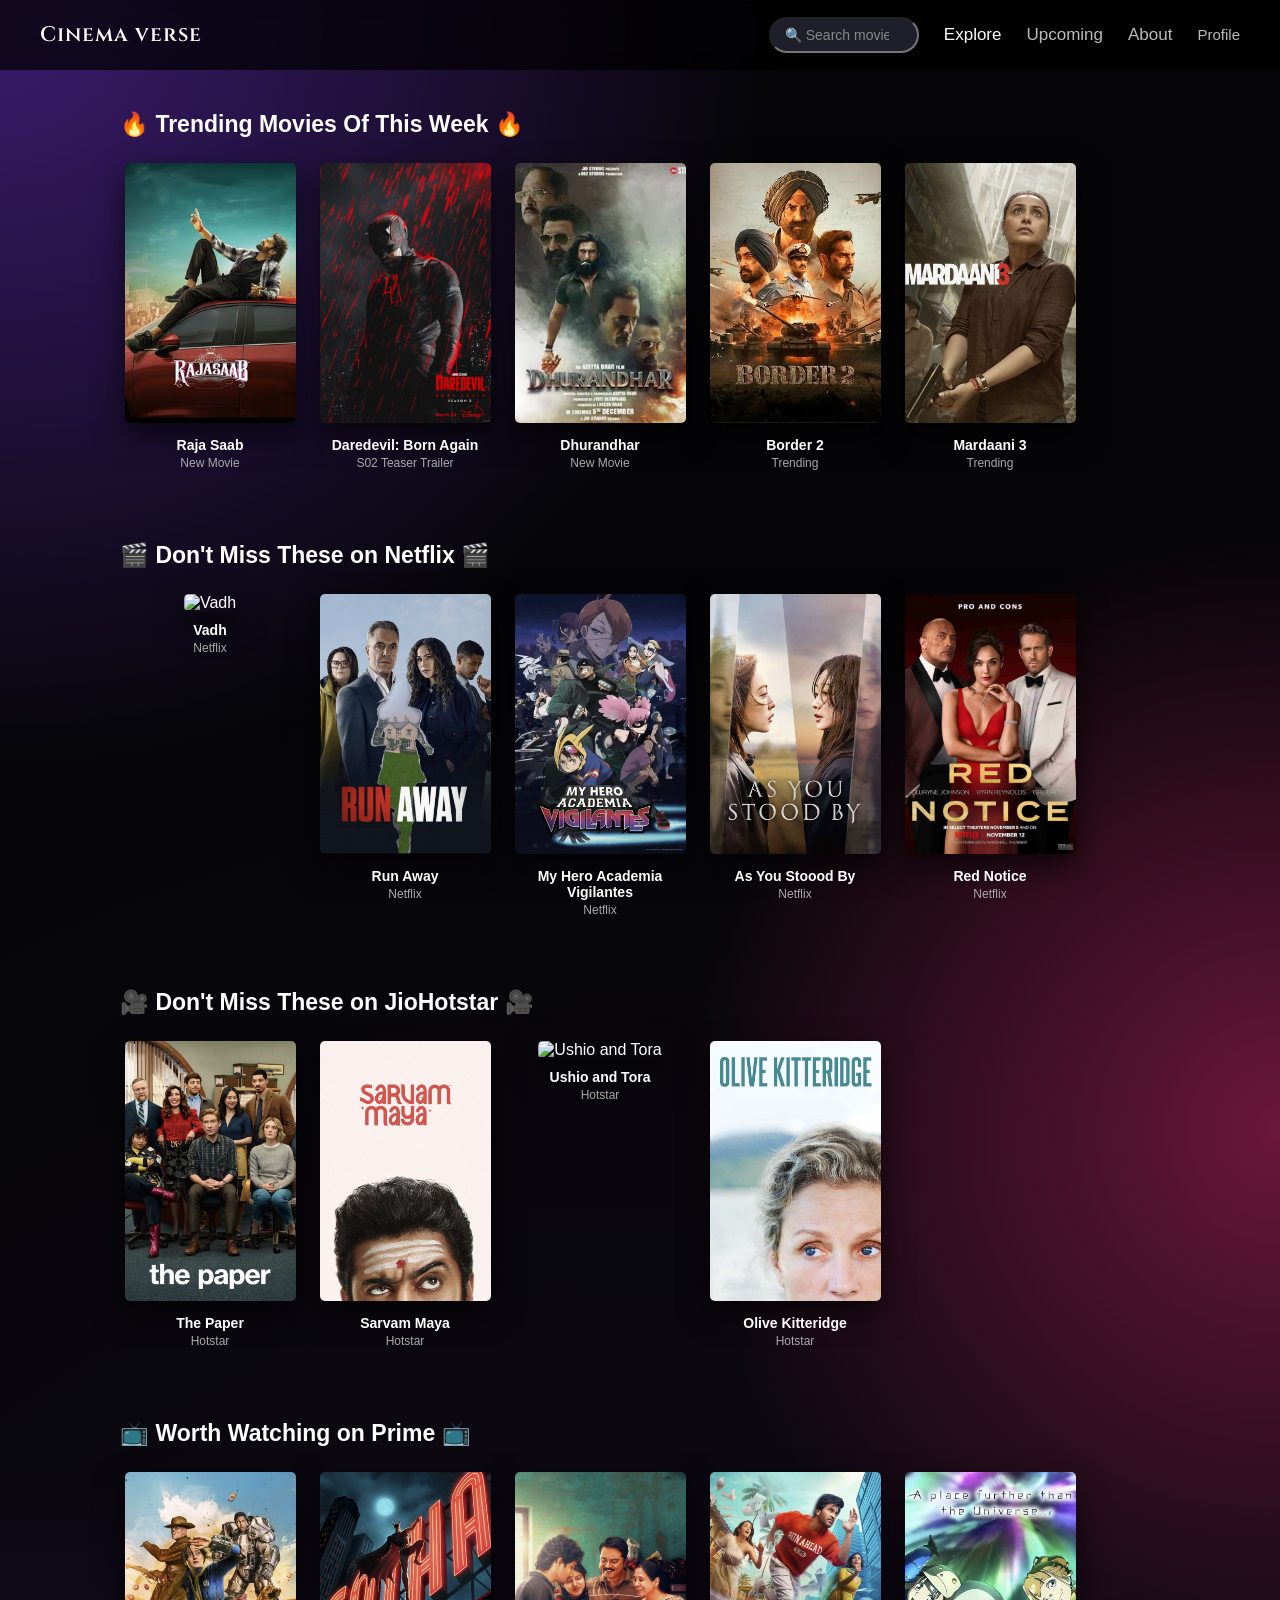
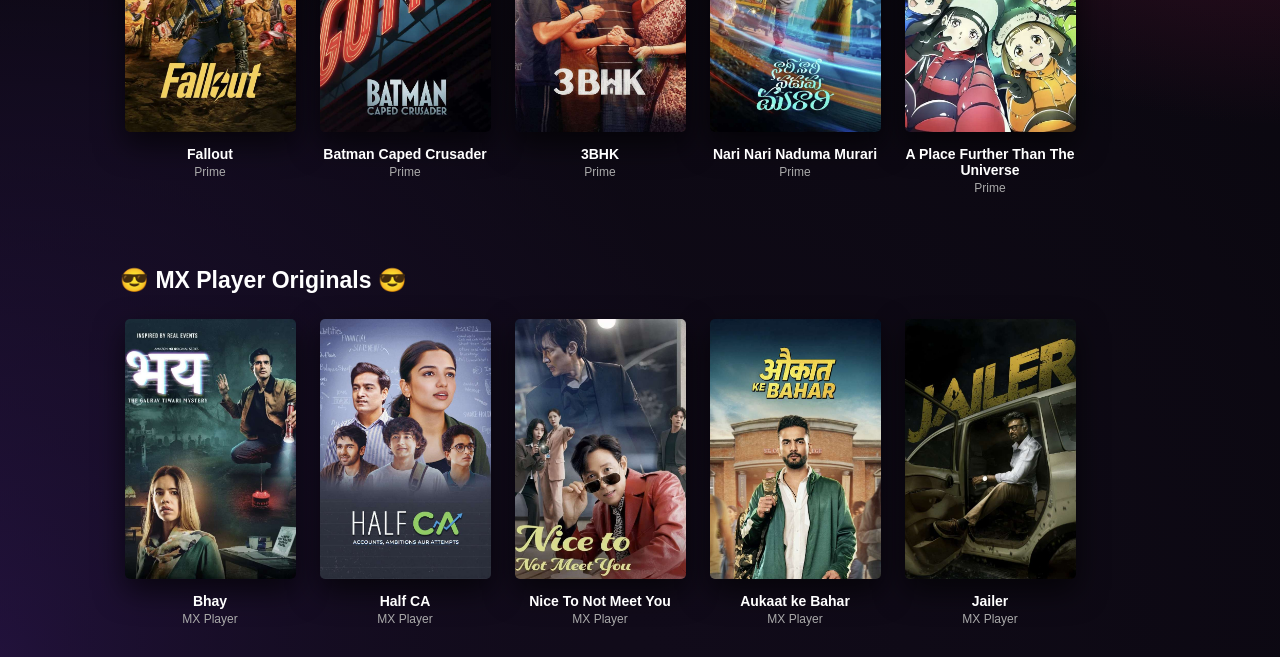
==== explore.html @ c46b6f83 "Add files via upload" ====
<!DOCTYPE html>
<html lang="en">
<head>
  <meta charset="UTF-8" />
  <meta name="viewport" content="width=device-width, initial-scale=1.0" />
  <title>CinemaVerse | Explore</title>
<link href="https://fonts.googleapis.com/css2?family=Cinzel:wght@600;800&display=swap" rel="stylesheet">
  

  <link rel="stylesheet" href="responsive.css">
  <link rel="stylesheet" href="cst.css" />    
<style>

  /* ===================================== */
/* 📱💻 TABLET RESPONSIVE (4 Posters) */
/* ===================================== */

@media screen and (min-width: 720px) and (max-width: 1024px) {

  /* Navbar spacing */
  .navbar {
    padding: 12px 24px;
  }

  .logo {
    font-size: 22px;
  }

  /* Search size */
  #searchBox {
    width: 150px;
    height: 34px;
    font-size: 14px;
  }

  /* Main spacing */
  main {
    margin-top: 40px;
    margin-left: 20px;
    margin-right: 20px;
  }

  .section {
    padding: 25px 0;
  }

  .section h2 {
    font-size: 22px;
    text-align: left;
  }

  /* 🔥 4 Posters Per Row */
  .card-row {
    display: grid;
    grid-template-columns: repeat(4, 1fr);
    gap: 16px;
  }

  .card img {
    width: 100%;
    height: 240px;
    object-fit: cover;
    border-radius: 6px;
  }

  .card p {
    font-size: 14px;
  }

  .card span {
    font-size: 12px;
  }

}

   /* ===============================
   POSTER LOAD ANIMATION ONLY
================================ */
.card {
  opacity: 0;
  transform: translateY(12px);
  transition:
    opacity 0.5s ease,
    transform 0.5s ease;
}

/* When loaded */
.card.card-visible {
  opacity: 1;
  transform: translateY(0);
}
/* When searching, force cards visible */
body.searching .card {
  opacity: 1 !important;
  transform: none !important;
}

main {
  min-height: 100vh;
}


/* ===================================== */
/* 🍎 iPhone 12 Pro (390px) Responsive */
/* ===================================== */

@media screen and (max-width: 430px) {

  /* NAVBAR STACK */
  .navbar {
    flex-wrap: wrap;
    padding: 12px 14px;
    height: auto;
  }

  .left-nav {
    width: 50%;
  }

  .logo {
    font-size: 16px;
  }

  /* 🔥 Search below logo */
  #searchBox {
    width: 40%;
    height: 30px;
    margin: 10px 0;
    font-size: 14px;
    padding: 8px 12px;
  }

  /* Nav links */
  .nav-links {
    width: 100%;
    font-size: 16px;
    display: flex;
    justify-content: space-between;
    margin-left: 10px;
    margin-top: 1px;
  }

  .nav-links a,
  .profile-btn {
    font-size: 13px;
  }

  /* Main spacing */
  main {
    margin-left: 12px;
    margin-right: 12px;
  }

  .section {
    padding: 20px 0;
  }

  /* 🔥 Smaller headings (not 1px 😅) */
  .section h2 {
    margin-top: 16px;
    font-size: 19px;
    margin-bottom: 16px;
    text-align: center;
  }

  /* 🔥 Exactly 2 posters per row */
  .card-row {
    display: grid;
    grid-template-columns: repeat(2, 1fr);
    gap: 12px;
  }

  .card img {
    width: 150px;
    height: 225px;
    border-radius: 4px;
  }

  .card p {
    font-size: 13px;
    margin-top: 6px;
  }

  .card span {
    font-size: 11px;
  }

}

</style>
</head>

<body>

<!-- NAVBAR -->
<header class="navbar">
  <div class="left-nav">
    <div class="logo">Cinema verse</div>
  </div>
  
<input 
  type="search"
  id="searchBox"
  placeholder="🔍 Search movies..."
  autocomplete="new-password"
  autocorrect="off"
  autocapitalize="off"
  spellcheck="false"
  name="no-history"
/>


  <nav class="nav-links">
  <a href="explore.html"class="active">Explore</a>
    <a href="upcoming.html">Upcoming</a>
    <a href="about.html">About</a>

    <div class="profile-menu" id="profileMenu">
    <button class="profile-btn" id="profileBtn">Profile</button>
      <div class="profile-dropdown" id="profileDropdown">
        <a href="profile.html">My Profile</a>
        <a href="settings.html">Settings</a>
        <a href="index.html" class="logout">Logout</a>
      </div>
    </div>
  </nav>
</header>

<!-- ================= MAIN ================= -->
<main>

<!-- 🔥 TRENDING MOVIES (ONLY THESE ARE CLICKABLE) -->
<section class="section">
  <h2>🔥 Trending Movies Of This Week 🔥</h2>

  <div class="card-row">

<article class="card trending-card" data-movie="rajasaab" data-title="Rajasaab">
  <img src="Images/rajasa444.avif" alt="Raja Saab">
  <p>Raja Saab</p>
 <span class="badge new">New Movie</span>
</article>


<article class="card trending-card" data-movie="daredevil" data-title="Daredevil">
  <img src="Images/Daredevil Season_2.jpg" alt="Daredevil">
  <p>Daredevil: Born Again</p>
 <span class="badge new">S02 Teaser Trailer</span>

</article>

 <article class="card trending-card" data-movie="dhurandhar" data-title="Dhurandar">
   <img src="Images/Dhurandhar_poster.jpg" alt="Dhurandar"/>
   <p>Dhurandhar</p>
   <span>New Movie</span>
 </article>       

    <article class="card trending-card" data-movie="border2" data-title="Border2">
      <img src="Images/Border 2.jpg" alt="Border-2">
      <p>Border 2</p>
      <span>Trending</span>
    </article>

    <article class="card trending-card" data-movie="mardaani3" data-title="Mardaani 3">
      <img src="Images/mardaani3.png" alt="Mardaani 3">
      <p>Mardaani 3</p>
      <span>Trending</span>
    </article>

  </div>
</section>

<!-- 🎬 NETFLIX PICKS (NOT CLICKABLE)-->
<section class="section">
  <h2>🎬 Don't Miss These on Netflix 🎬</h2>

  <div class="card-row">
    <article class="card trending-card" data-movie="Vadh" data-title="Vadh">
      <img src="Images/Vadh.png" alt="Vadh">
      <p>Vadh</p>
      <span>Netflix</span>
    </article>

    <article class="card trending-card" data-movie="Run Away" data-title="Run Away">
      <img src="Images/Run Away.png" alt="Run Away">
      <p>Run Away</p>
      <span>Netflix</span>
    </article>

    <article class="card trending-card" data-movie="My Hero Academia Vigilantes" data-title="My Hero Academia Vigilantes">
      <img src="Images/My hero Academia Vigilantes.png" alt="My Hero Academia Vigilantes">
      <p>My Hero Academia Vigilantes</p>
      <span>Netflix</span>
    </article>

    <article class="card trending-card" data-movie="As You Stoood By" data-title="As You Stoood By">
      <img src="Images/As You Stoood By.png" alt="As You Stoood By">
      <p>As You Stoood By</p>
      <span>Netflix</span>
    </article>

    <article class="card trending-card" data-movie="Red Notice" data-title="Red Notice">
      <img src="Images/Netflix Images/Red Notice_.jpg" alt="Red Notice">
      <p>Red Notice</p>
      <span>Netflix</span>
    </article>
  </div>
</section>


<!-- Hotstar -->
<section class="section">
  <h2>🎥 Don't Miss These on JioHotstar 🎥</h2>

  <div class="card-row">

    <article class="card trending-card" data-movie="The Paper" data-title="The Paper">
      <img src="Images/The Paper.png" alt="The Paper">
      <p>The Paper</p>
      <span>Hotstar</span>
    </article>


    <article class="card trending-card" data-movie="Sarvam Maya" data-title="Sarvam Maya">
      <img src="Images/Sarvam Maya.png" alt="Sarvam Maya">
      <p>Sarvam Maya</p>
      <span>Hotstar</span>
    </article>

    <article class="card trending-card" data-movie="Ushio and Tora" data-title="Ushio and Tora">
      <img src="Images/Ushio and Tora.png" alt="Ushio and Tora">
      <p>Ushio and Tora</p>
      <span>Hotstar</span>
    </article>

    <article class="card trending-card" data-movie="Olive Kitteridge" data-title="Olive Kitteridge">
      <img src="Images/Olive Kitteridge.png" alt="Olive Kitteridge">
      <p>Olive Kitteridge</p>
      <span>Hotstar</span>
    </article>
  </div>
</section>


<!-- Amezon Prime -->
<section class="section">
  <h2>📺 Worth Watching on Prime 📺</h2>

  <div class="card-row">
    <article class="card trending-card" data-movie="Fallout" data-title="Fallout">
      <img src="Images/Fallout.png" alt="Fallout">
      <p>Fallout</p>
      <span>Prime</span>
    </article>

    <article class="card trending-card" data-movie="Batman Caped Crusader" data-title="Batman Caped Crusader">
      <img src="Images/Batman Caped Crusader.png" alt="Batman Caped Crusader">
      <p>Batman Caped Crusader</p>
      <span>Prime</span>
    </article>

    <article class="card trending-card" data-movie="3BHK" data-title="3BHK">
      <img src="Images/3BHK.png" alt="3BHK">
      <p>3BHK</p>
      <span>Prime</span>
    </article>

    <article class="card trending-card" data-movie="Nari Nari Naduma Murari" data-title="Nari Nari Naduma Murari">
      <img src="Images/Nari Nari Naduma Murari.png" alt="Nari Nari Naduma Murari">
      <p>Nari Nari Naduma Murari</p>
      <span>Prime</span>
    </article>

    <article class="card trending-card" data-movie="A Place Further Than The Universe" data-title="A Place Further Than The Universe">
      <img src="Images/A Place Further Than The Universe.png" alt="A Place Further Than The Universe">
      <p>A Place Further Than The Universe</p>
      <span>Prime</span>
    </article>
  </div>
</section>



<!-- 📺 MX PLAYER (NOT CLICKABLE) -->
<section class="section">
  <h2>😎 MX Player Originals 😎</h2>

  <div class="card-row">
    <article class="card trending-card" data-movie="Bhay" data-title="Bhay">
      <img src="Images/Bhay.png" alt="Bhay">
      <p>Bhay</p>
      <span>MX Player</span>
    </article>

    <article class="card trending-card" data-movie="Half CA" data-title=" Half CA">
      <img src="Images/Half CA.png" alt="Half CA">
      <p>Half CA</p>
      <span>MX Player</span>
    </article>

    <article class="card trending-card" data-movie="Nice To Not Meet You" data-title="Nice To Not Meet You">
      <img src="Images/Nice To Not Meet You.png" alt="Nice To Not Meet You">
      <p>Nice To Not Meet You</p>
      <span>MX Player</span>
    </article>

    <article class="card trending-card" data-movie="Aukaat ke Bahar" data-title="Aukaat ke Bahar">
      <img src="Images/Aukaat ke Bahar.png" alt="Aukaat ke Bahar">
      <p>Aukaat ke Bahar</p>
      <span>MX Player</span>
    </article>

    <article class="card trending-card" data-movie="Jailer" data-title="Jailer">
      <img src="Images/Jailer.png" alt="Jailer">
       <p>Jailer</p>
      <span>MX Player</span>
    </article>
  </div>
</section>

</main>

<script>
document.addEventListener("DOMContentLoaded", () => {

  /* ======================================
     MOVIE CARD NAVIGATION
  ====================================== */
  const movieCards = document.querySelectorAll(".trending-card");

  movieCards.forEach(card => {
    card.addEventListener("click", () => {
      const movieKey = card.dataset.movie;
      if (!movieKey) return;

      document.body.classList.add("navigating");
      window.location.assign(`movie.html?movie=${movieKey}`);
    });
  });

  /* ======================================
     SEARCH SYSTEM (FINAL VERSION)
  ====================================== */

  const searchBox = document.getElementById("searchBox");
  const sections = document.querySelectorAll(".section");

  // Create "No Results" message
  const noResult = document.createElement("div");
  noResult.textContent = "🎬 No movies found";
  noResult.style.textAlign = "center";
  noResult.style.padding = "40px";
  noResult.style.fontSize = "20px";
  noResult.style.display = "none";
  document.querySelector("main").appendChild(noResult);

  searchBox.addEventListener("input", () => {

    const query = searchBox.value.toLowerCase().trim();
    document.body.classList.toggle("searching", query !== "");

    let totalMatches = 0;

    sections.forEach(section => {

      const heading = section.querySelector("h2");
      const cards = section.querySelectorAll(".card");

      // 🔥 Hide headings while searching
      if (query !== "") {
        heading.style.display = "none";
      } else {
        heading.style.display = " ";
      }

      cards.forEach(card => {

        const title =
          card.querySelector("p")?.textContent.toLowerCase().trim() || "";

        const badge =
          card.querySelector("span")?.textContent.toLowerCase().trim() || "";

        const match =
          title.includes(query) ||
          badge.includes(query);

        if (query === "" || match) {
          card.style.display = "block";
          totalMatches++;
        } else {
          card.style.display = "none";
        }

      });

    });

    // Show "No movies found"
    if (query !== "" && totalMatches === 0) {
      noResult.style.display = "block";
    } else {
      noResult.style.display = "none";
    }

  });

  /* ======================================
     CARD LOAD ANIMATION
  ====================================== */

  const cards = document.querySelectorAll(".card");

  cards.forEach((card, index) => {
    requestAnimationFrame(() => {
      setTimeout(() => {
        card.classList.add("card-visible");
      }, index * 40);
    });
  });

});
</script>




<script src="jst.js"></script>

</body>
</html>
---- cst.css ----
/* ===============================
   GLOBAL RESET
================================ */
* {
  margin: 0;
  padding: 0;
  box-sizing: border-box;
  font-family: Arial, Helvetica, sans-serif;
}

/* ===============================
   BODY
================================ */
body{
 background:
    radial-gradient(circle at top left, #3B1C6E 0%, transparent 30%),
    radial-gradient(circle at center right, #6A173A 0%, transparent 35%),
    radial-gradient(circle at bottom, #110b1a 0%, transparent 70%),
     radial-gradient(circle at bottom left, #3B1C6E 0%, transparent 30%),
    #050507;


  color:#fff;
  padding-top:70px;
  font-family:Inter,Arial;
}


/* ===============================
   NAVBAR (FIXED + TRANSPARENT)
================================ */
.navbar {
  position: fixed;
  top: 0;
  left: 0;
  width: 100%;
  height: 70px;
  z-index: 1000;

  padding: 0 40px;
  display: flex;
  align-items: center;
  justify-content: space-between;

  backdrop-filter: blur(10px);
  -webkit-backdrop-filter: blur(10px);
  
  background: rgba(0, 0, 0, 0.7);
  transition: background 0.3s ease;
}


/* ===============================
   LEFT NAV
================================ */
.left-nav {
  display: flex;
  align-items: center;
  gap: 20px;
}

.logo {
  font-family: 'Cinzel', serif;
  font-size: 21px;
  font-weight: 600;
  letter-spacing: 1px;
  color: white;
}

/* SEARCH BOX */
#searchBox {
  margin-left:auto;
  width: 150px;
  padding: 8px 14px;
  border-radius: 20px;
  outline: none;
  background: #1f1f2b;
  color: hwb(0 100% 0%);
  font-size: 14px;
}

#searchBox::placeholder {
  color: #888;
}

#searchBox:focus {
  background: #2a2a3d;
}

/* ===============================
   NAV LINKS
================================ */
.nav-links {
  display: flex;
  align-items: center;
}

.nav-links a,
.nav-links span {
  margin-left: 25px;
  text-decoration: none;
  color: #bbb;
  font-size: 17px;
  cursor: pointer;
}

.nav-links a:hover {
  color: #fff;
}

.nav-links .active {
  color: #fff;
  cursor: default;
}

/* ===============================
   PROFILE DROPDOWN
================================ */
.profile-menu {
  position: relative;
  margin-left: 25px;
}

/* Profile button */
.profile-btn {
  background: none;
  border: none;
  color: #bbb;
  font-size: 15px;
  cursor: pointer;
}

.profile-btn:hover {
  color: #fff;
}

/* Dropdown box */
.profile-dropdown {
  position: absolute;
  top: 45px;
  right: 0;
  width: 160px;

  background: rgba(31, 31, 43, 0.95);
  backdrop-filter: blur(10px);
  border-radius: 8px;

  display: none;
  flex-direction: column;

  box-shadow: 0 12px 30px rgba(0, 0, 0, 0.6);
  z-index: 2000;
}

/* Show dropdown */
.profile-menu.active .profile-dropdown {
  display: flex;
}

/* Dropdown links */
.profile-dropdown a {
  padding: 12px 15px;
  color: #fff;
  text-decoration: none;
  font-size: 14px;
}

.profile-dropdown a:hover {
  background: #2a2a3d;
}

/* Logout color */
.profile-dropdown .logout {
  color: #ff6b6b;
}

/* ===============================
   MAIN CONTENT
================================ */
main {
  margin-top: 10px;     /* space for fixed navbar */
  max-width: 1400px;
  margin-left: 100px;
  margin-right: auto;
}

/* ===============================
   SECTION
================================ */
.section {
  margin-top: 10px;
  padding: 30px 20px;
}

.section h2 {
  margin-top: 1px;
  font-size: 23px;
  margin-bottom: 25px;
}

/* ===============================
   POSTER GRID
================================ */
.card-row {
  display: grid;
  grid-template-columns: repeat(5, 180px);
  column-gap: 15px;
  row-gap: 20px; /* 👈 vertical gap */
  justify-content: start;
}


/* CARD */
.card {
  cursor: pointer;
  text-align: center;
}
.card img {
  width: 95%;
  height: 260px;            /* matches screenshot */
  object-fit: cover;
  border-radius: 5px;
  box-shadow: 0 12px 30px rgba(0,0,0,0.65);
  transition: transform 0.35s ease;
}

.card:hover img {
  transform: scale(1.03);
}

.card p {
  margin-top: 10px;
  font-size: 14px;
  font-weight: 600;
}

.card span {
  font-size: 12px;
  color: #aaa;
}

/* RESPONSIVE */
@media (max-width: 900px) {
  main {
    max-width: 100%;
  }
}


/* ================================
   MOBILE & TABLET RESPONSIVE
================================ */

/* TABLET (max-width: 1024px) */
@media (max-width: 1024px) {

  .navbar {
    padding: 0 20px;
  }

  
  .left-nav {
    width: 60%;
    justify-content: space-between;
  }
  .logo {
    font-size: 18px;
  }
  main {
    margin-left: 20px;
    margin-right: 20px;
  }

  .card-row {
    grid-template-columns: repeat(4, 1fr);
    gap: 20px;
  }
}

/* MOBILE (max-width: 768px) */
@media (max-width: 768px) {

  /* NAVBAR STACK */
  .navbar {
    height: auto;
    flex-wrap: wrap;
    padding: 12px 16px;
  }

  .left-nav {
    width: 40%;
    justify-content: space-between;
  }
  .logo {
    font-size: 14px;
  }

  /* SEARCH BOX */
  #searchBox {
    width: 100%;
    margin: 10px 0;
  }

  /* NAV LINKS */
  .nav-links {
    width: 100%;
    display: flex;
    justify-content: space-around;
    margin-top: 10px;
  }

  .navbar nav a {
    margin-left: 0;
    font-size: 14px;
  }

  /* POSTERS */
  .card-row {
    grid-template-columns: repeat(2, 1fr);
    gap: 16px;
  }

  .card img {
    width: 120px;
    height: 180px;
  }

  h2 {
    font-size: 18px;
    text-align: center;
  }
}

/* SMALL MOBILE (max-width: 480px) */
@media (max-width: 480px) {

  .navbar {
    padding: 10px;
  }

  .logo {
    font-size: 16px;
  }

  #searchBox {
    font-size: 12px;
    padding: 7px 10px;
  }

  .nav-links {
    font-size: 13px;
  }

  .card-row {
    grid-template-columns: 1fr;
  }

  .card img {
    width: 90px;
    height: 140px;
  }
}
/* DESKTOP – 5 POSTERS (DEFAULT) */
.card-row {
  grid-template-columns: repeat(5, 180px);
}

/* TABLET – 3 POSTERS */
@media (max-width: 1024px) {
  .card-row {
    grid-template-columns: repeat(4, 1fr);
  }
}

/* MOBILE – 2 POSTERS */
@media (max-width: 600px) {
  .card-row {
    grid-template-columns: repeat(2, 1fr);
  }

  .navbar {
    padding: 0 15px;
  }

  #searchBox {
    width: 140px;
  }
}
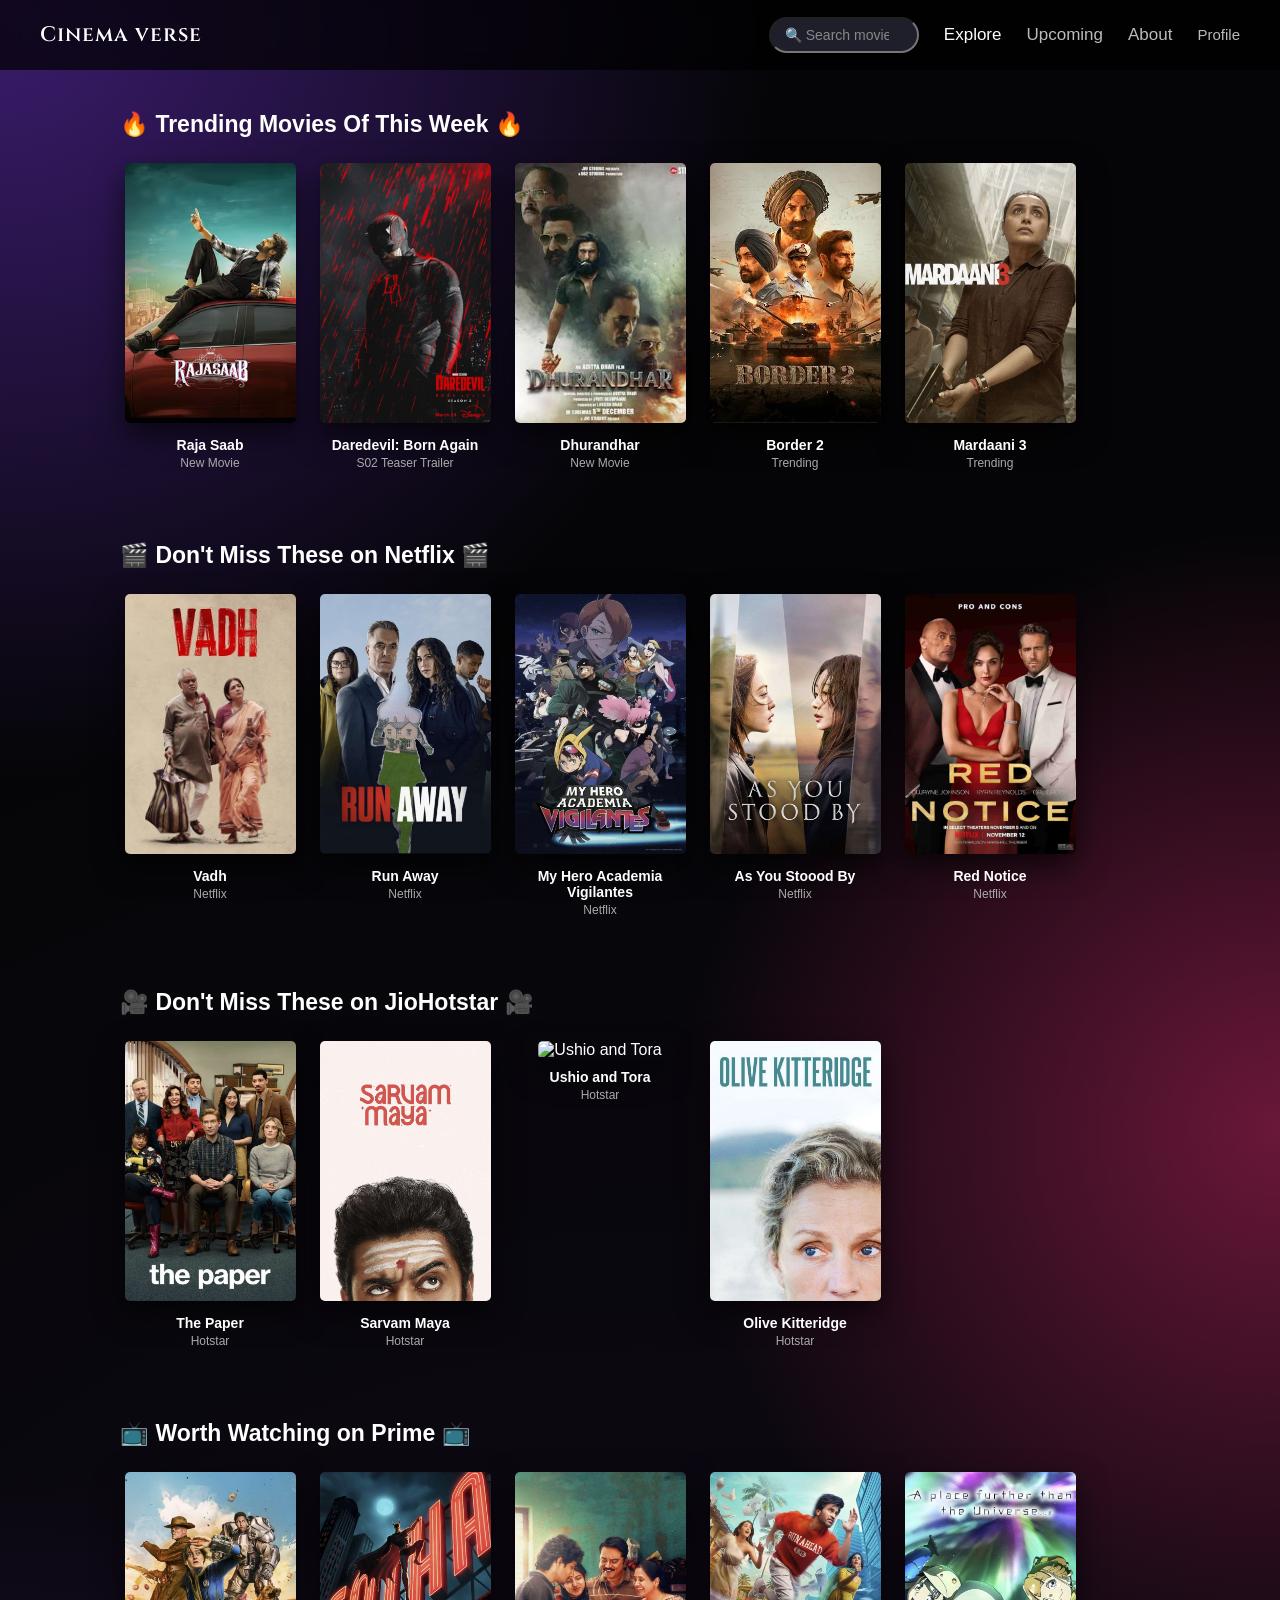
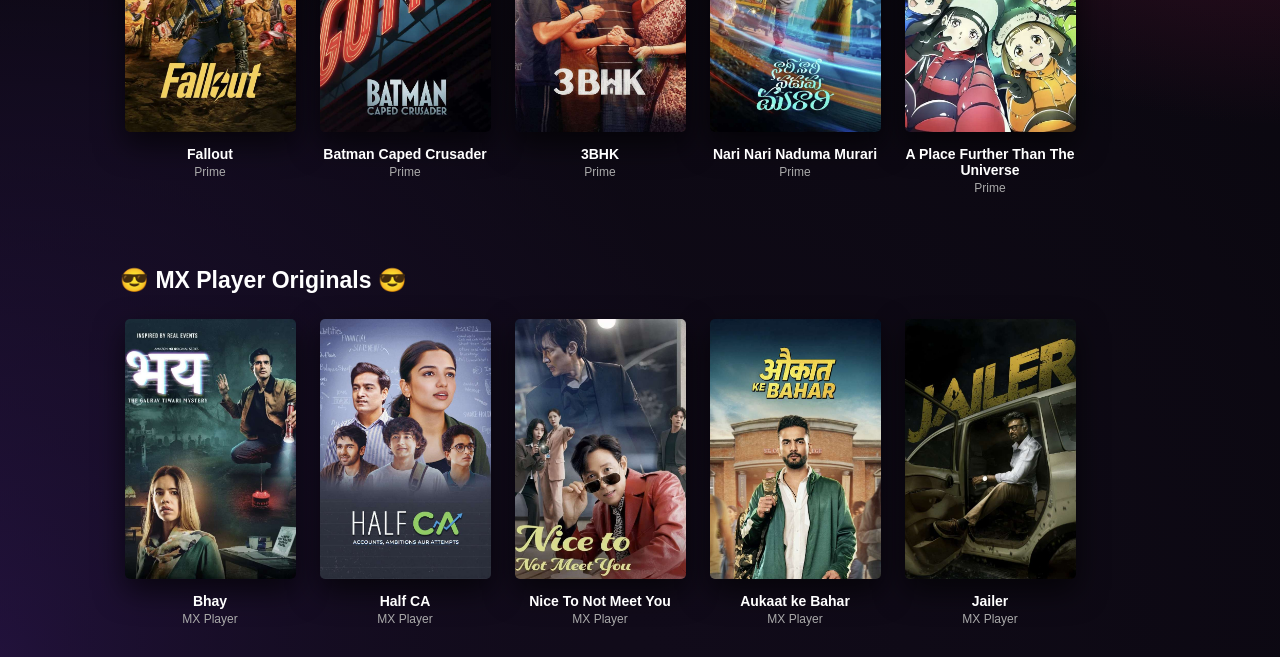
==== commit 12389de3: "Update explore.html" ====
--- a/explore.html
+++ b/explore.html
@@ -276,7 +276,7 @@
 
   <div class="card-row">
     <article class="card trending-card" data-movie="Vadh" data-title="Vadh">
-      <img src="Images/Vadh.png" alt="Vadh">
+      <img src="Images/Vadh.jpg" alt="Vadh">
       <p>Vadh</p>
       <span>Netflix</span>
     </article>
@@ -328,7 +328,7 @@
     </article>
 
     <article class="card trending-card" data-movie="Ushio and Tora" data-title="Ushio and Tora">
-      <img src="Images/Ushio and Tora.png" alt="Ushio and Tora">
+      <img src="Images/Ushio and Tora.jpg" alt="Ushio and Tora">
       <p>Ushio and Tora</p>
       <span>Hotstar</span>
     </article>
@@ -529,3 +529,4 @@
 
 </body>
 </html>
+
